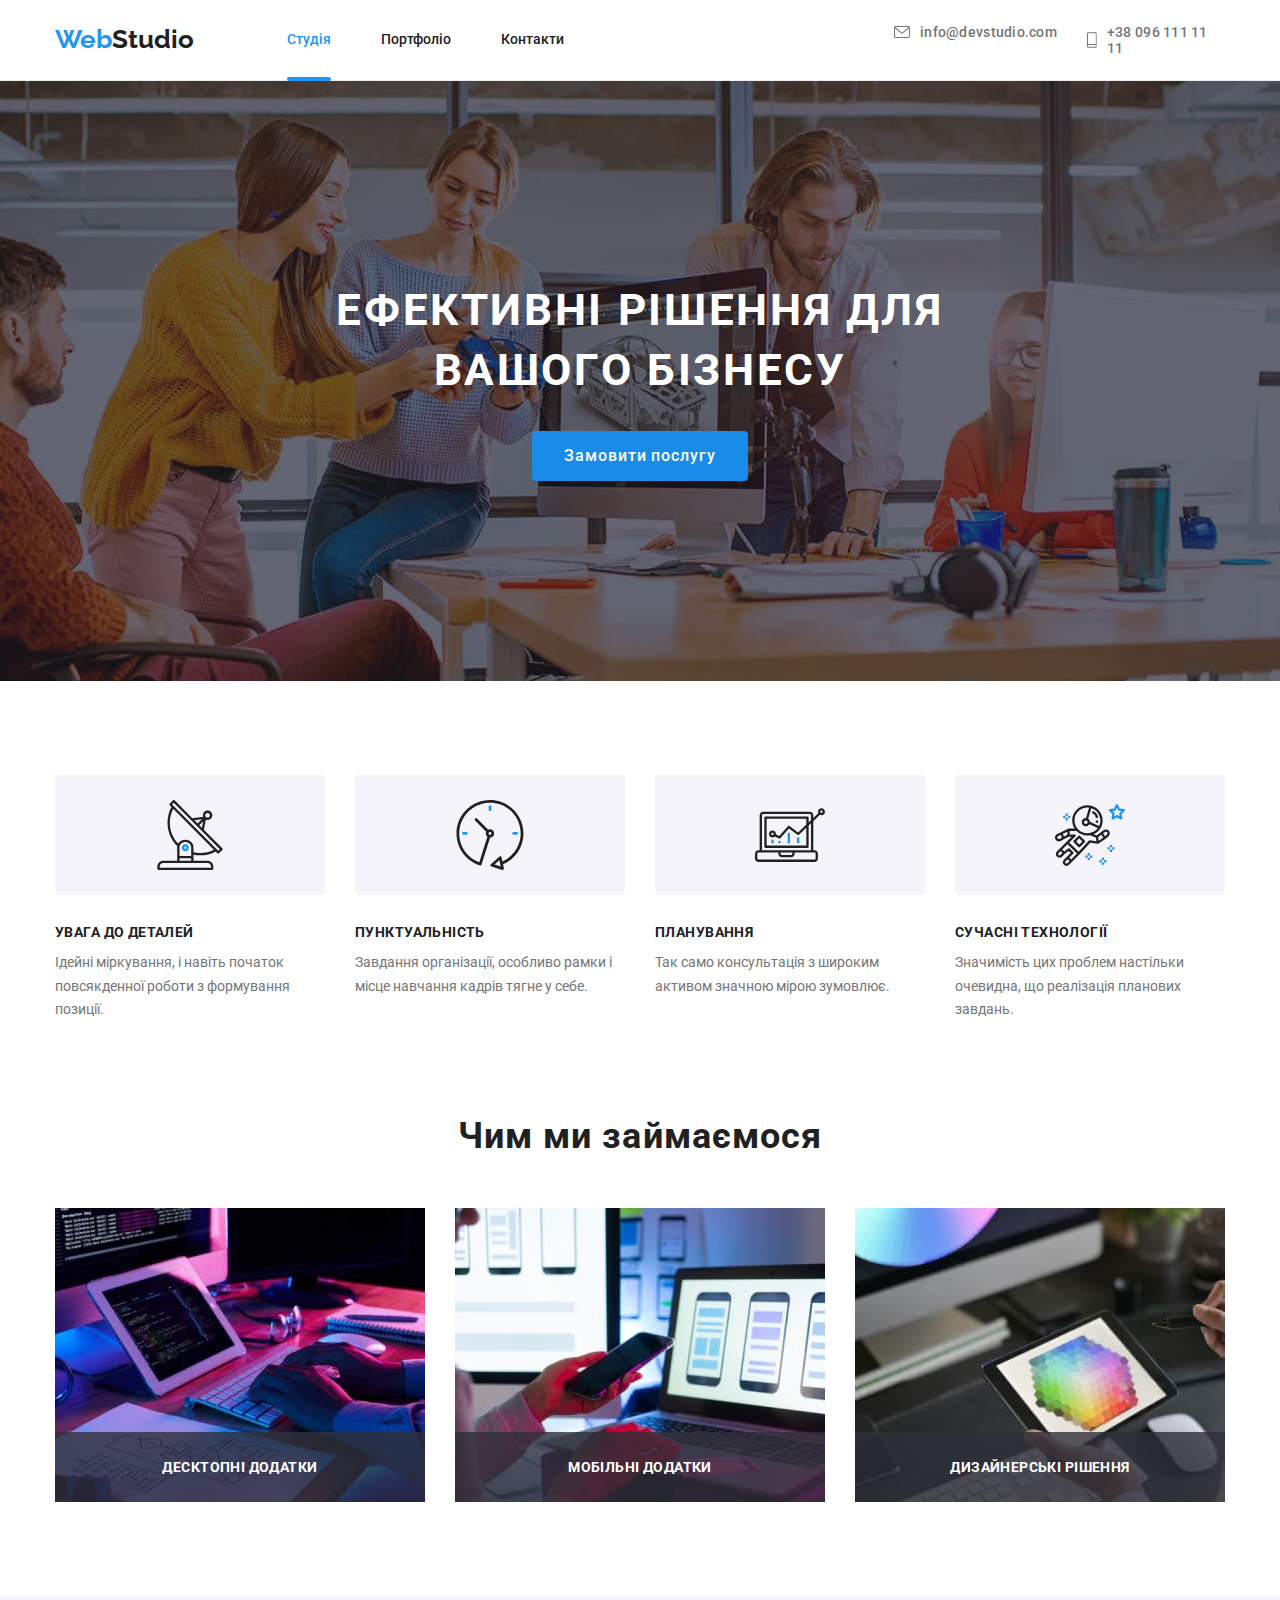
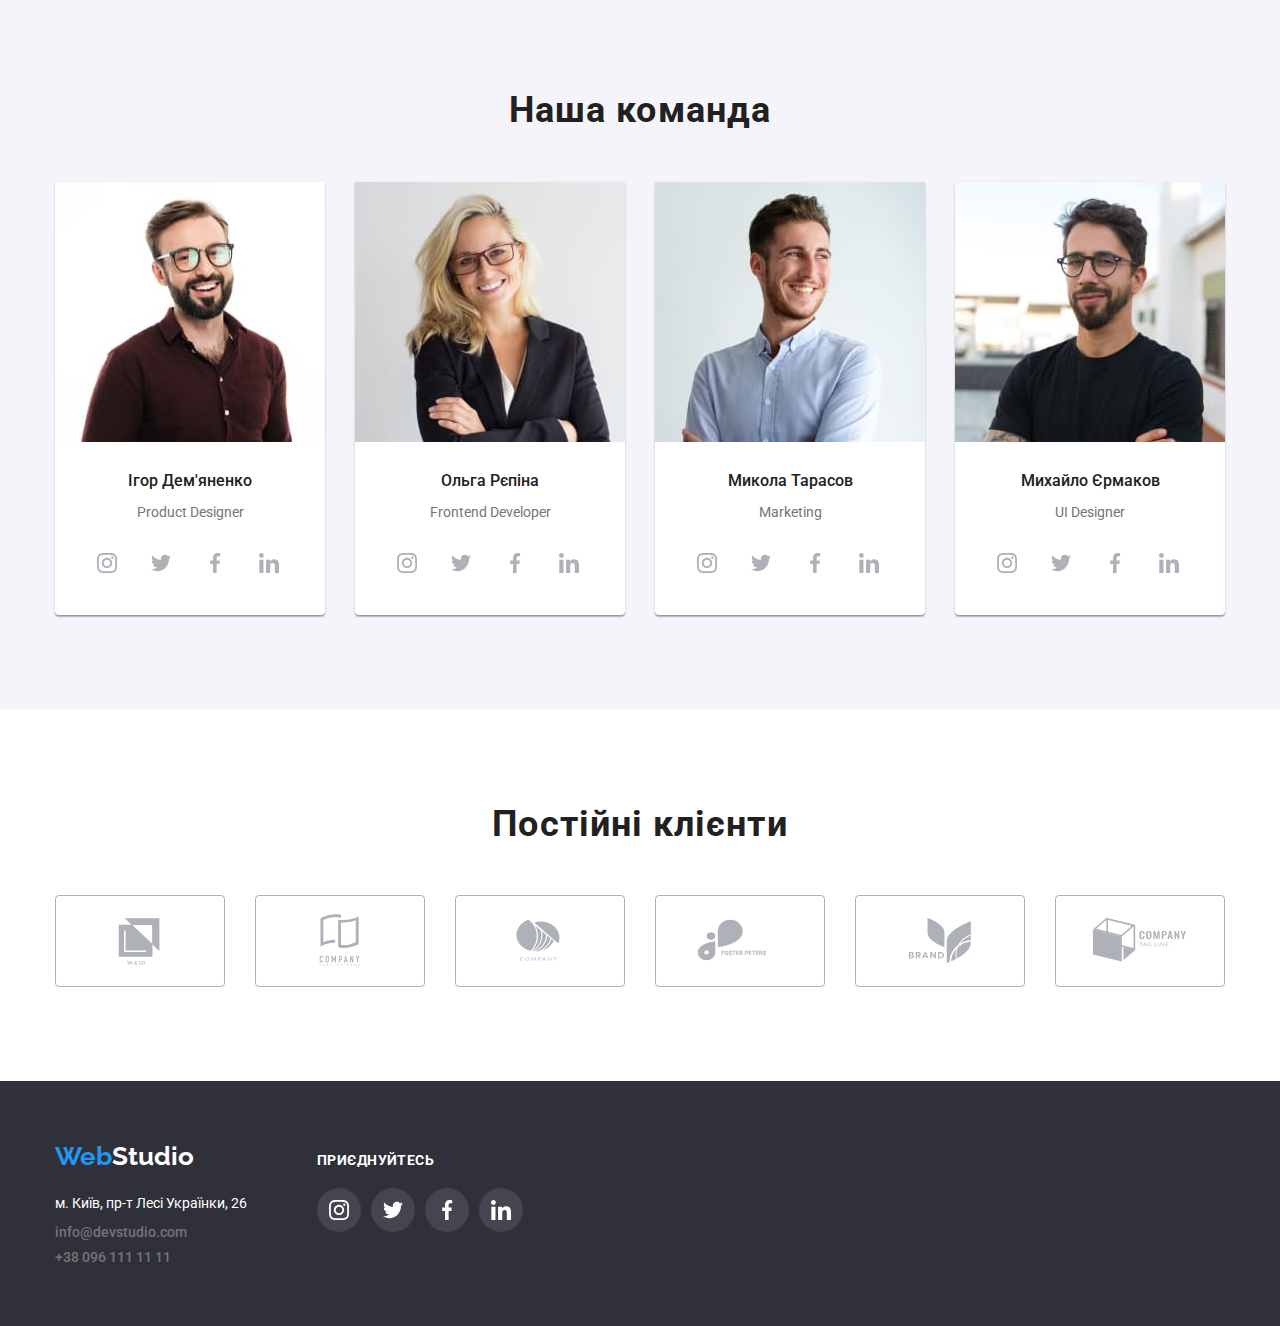
==== index.html @ 516df068 "homework-beta" ====
<!DOCTYPE html>
<html lang="uk">
  <head>
    <meta charset="UTF-8" />
    <meta http-equiv="X-UA-Compatible" content="IE=edge" />
    <meta name="viewport" content="width=device-width, initial-scale=1.0" />
    <link rel="preconnect" href="https://fonts.googleapis.com" />
    <link rel="preconnect" href="https://fonts.gstatic.com" crossorigin />
    <link
      href="https://fonts.googleapis.com/css2?family=Raleway:wght@700&family=Roboto:wght@400;500;700;900&display=swap"
      rel="stylesheet"
    />
    <link
      rel="stylesheet"
      href="https://cdnjs.cloudflare.com/ajax/libs/modern-normalize/1.1.0/modern-normalize.min.css"
    />
    <link rel="stylesheet" href="./css/styles.css" />
    <title>Studia</title>
  </head>
  <body>
    <header class="header">
      <div class="container header-container">
        <nav class="header-list">
          <a class="logo" href="./index.html"
            ><span>Web</span><span>Studio</span>
          </a>
          <ul class="block-style header-nav">
            <li>
              <a class="link nav-link active" href="#">Студія</a>
            </li>
            <li>
              <a class="link nav-link" href="./portfolio.html">Портфоліо</a>
            </li>
            <li>
              <a class="link nav-link" href="#">Контакти</a>
            </li>
          </ul>
        </nav>
        <ul class="contacts block-style">
          <li>
            <a class="contact-link" href="mailto:info@devstudio.com"
              ><svg class="icon-header" width="16" height="12">
                <use href="./images/icons.svg#icon-mail"></use>
              </svg>
              info@devstudio.com
            </a>
          </li>
          <li>
            <a class="contact-link" href="tel:+380961111111"
              ><svg class="icon-header" width="10" height="16">
                <use href="./images/icons.svg#icon-tell"></use>
              </svg>
              +38 096 111 11 11
            </a>
          </li>
        </ul>
      </div>
    </header>
    <main>
      <!-- section1 -->
      <section class="section-hero">
        <div class="container">
          <h1>Ефективні рішення для вашого бізнесу</h1>
          <button class="main-button" type="button" data-modal-open>
            Замовити послугу
          </button>
        </div>
      </section>
      <!-- section2 -->
      <section class="section-advantage">
        <div class="container">
          <h2 class="visually-hidden">Наші переваги</h2>
          <ul class="block-style">
            <li class="advantage-item">
              <div class="advantage-background">
                <svg width="70px" height="70px">
                  <use href="./images/icons.svg#icon-antenna"></use>
                </svg>
              </div>
              <h3>Увага до деталей</h3>
              <p class="text-description">
                Ідейні міркування, і навіть початок повсякденної роботи з
                формування позиції.
              </p>
            </li>
            <li class="advantage-item">
              <div class="advantage-background">
                <svg width="70px" height="70px">
                  <use href="./images/icons.svg#icon-clock"></use>
                </svg>
              </div>
              <h3>Пунктуальність</h3>
              <p class="text-description">
                Завдання організації, особливо рамки і місце навчання кадрів
                тягне у себе.
              </p>
            </li>
            <li class="advantage-item">
              <div class="advantage-background">
                <svg width="70px" height="70px">
                  <use href="./images/icons.svg#icon-diagram"></use>
                </svg>
              </div>
              <h3>Планування</h3>
              <p class="text-description">
                Так само консультація з широким активом значною мірою зумовлює.
              </p>
            </li>
            <li class="advantage-item">
              <div class="advantage-background">
                <svg width="70px" height="70px">
                  <use href="./images/icons.svg#icon-astronaut"></use>
                </svg>
              </div>
              <h3>Сучасні технології</h3>
              <p class="text-description">
                Значимість цих проблем настільки очевидна, що реалізація
                планових завдань.
              </p>
            </li>
          </ul>
        </div>
      </section>
      <!-- section3 -->
      <section class="employment-section">
        <div class="container">
          <h2 class="text-title">Чим ми займаємося</h2>
          <ul class="block-style employment-photo">
            <li>
              <img
                src="./images/section3/box1.jpg"
                alt="Розробник пише код"
                width="370"
              />
              <p class="photo-text">Десктопні додатки</p>
            </li>
            <li>
              <img
                src="./images/section3/box2.jpg"
                alt="Піключає телефон до комп'ютера"
                width="370"
              />
              <p class="photo-text">Мобільні додатки</p>
            </li>
            <li>
              <img
                src="./images/section3/box3.jpg"
                alt="Малює на планшеті"
                width="370"
              />
              <p class="photo-text">Дизайнерські рішення</p>
            </li>
          </ul>
        </div>
      </section>
      <!-- section4 -->
      <section class="section-team section-padding">
        <div class="container">
          <h2 class="text-title">Наша команда</h2>
          <ul class="block-style team-list">
            <li class="team-item">
              <img
                src="./images/section4/product-designer.jpg"
                alt="Фото дизайнера продукту"
                width="270"
              />
              <div class="team-text">
                <h3>Ігор Дем'яненко</h3>
                <p class="text-description">Product Designer</p>
                <ul class="net-list block-style">
                  <li>
                    <a href="" class="net-link">
                      <svg class="net-icon" width="20" height="20">
                        <use href="./images/icons.svg#icon-instagram"></use>
                      </svg>
                    </a>
                  </li>
                  <li>
                    <a href="" class="net-link">
                      <svg class="net-icon" width="20" height="20">
                        <use href="./images/icons.svg#icon-twitter"></use>
                      </svg>
                    </a>
                  </li>
                  <li>
                    <a href="" class="net-link">
                      <svg class="net-icon" width="20" height="20">
                        <use href="./images/icons.svg#icon-facebook"></use>
                      </svg>
                    </a>
                  </li>
                  <li>
                    <a href="" class="net-link">
                      <svg class="net-icon" width="20" height="20">
                        <use href="./images/icons.svg#icon-linkedin"></use>
                      </svg>
                    </a>
                  </li>
                </ul>
              </div>
            </li>
            <li class="team-item">
              <img
                src="./images/section4/fronted-develeper.jpg"
                alt="Фото фронтед розробника"
                width="270"
              />
              <div class="team-text">
                <h3>Ольга Рєпіна</h3>
                <p class="text-description">Frontend Developer</p>
                <ul class="net-list block-style">
                  <li>
                    <a href="" class="net-link">
                      <svg class="net-icon" width="20" height="20">
                        <use href="./images/icons.svg#icon-instagram"></use>
                      </svg>
                    </a>
                  </li>
                  <li>
                    <a href="" class="net-link">
                      <svg class="net-icon" width="20" height="20">
                        <use href="./images/icons.svg#icon-twitter"></use>
                      </svg>
                    </a>
                  </li>
                  <li>
                    <a href="" class="net-link">
                      <svg class="net-icon" width="20" height="20">
                        <use href="./images/icons.svg#icon-facebook"></use>
                      </svg>
                    </a>
                  </li>
                  <li>
                    <a href="" class="net-link">
                      <svg class="net-icon" width="20" height="20">
                        <use href="./images/icons.svg#icon-linkedin"></use>
                      </svg>
                    </a>
                  </li>
                </ul>
              </div>
            </li>
            <li class="team-item">
              <img
                src="./images/section4/marketing.jpg"
                alt="Фото маркетолога"
                width="270"
              />
              <div class="team-text">
                <h3>Микола Тарасов</h3>
                <p class="text-description">Marketing</p>
                <ul class="net-list block-style">
                  <li>
                    <a href="" class="net-link">
                      <svg class="net-icon" width="20" height="20">
                        <use href="./images/icons.svg#icon-instagram"></use>
                      </svg>
                    </a>
                  </li>
                  <li>
                    <a href="" class="net-link">
                      <svg class="net-icon" width="20" height="20">
                        <use href="./images/icons.svg#icon-twitter"></use>
                      </svg>
                    </a>
                  </li>
                  <li>
                    <a href="" class="net-link">
                      <svg class="net-icon" width="20" height="20">
                        <use href="./images/icons.svg#icon-facebook"></use>
                      </svg>
                    </a>
                  </li>
                  <li>
                    <a href="" class="net-link">
                      <svg class="net-icon" width="20" height="20">
                        <use href="./images/icons.svg#icon-linkedin"></use>
                      </svg>
                    </a>
                  </li>
                </ul>
              </div>
            </li>
            <li class="team-item">
              <img
                src="./images/section4/ui-designer.jpg"
                alt="Фото дизайнера"
                width="270"
              />
              <div class="team-text">
                <h3>Михайло Єрмаков</h3>
                <p class="text-description">UI Designer</p>
                <ul class="net-list block-style">
                  <li>
                    <a href="" class="net-link">
                      <svg class="net-icon" width="20" height="20">
                        <use href="./images/icons.svg#icon-instagram"></use>
                      </svg>
                    </a>
                  </li>
                  <li>
                    <a href="" class="net-link">
                      <svg class="net-icon" width="20" height="20">
                        <use href="./images/icons.svg#icon-twitter"></use>
                      </svg>
                    </a>
                  </li>
                  <li>
                    <a href="" class="net-link">
                      <svg class="net-icon" width="20" height="20">
                        <use href="./images/icons.svg#icon-facebook"></use>
                      </svg>
                    </a>
                  </li>
                  <li>
                    <a href="" class="net-link">
                      <svg class="net-icon" width="20" height="20">
                        <use href="./images/icons.svg#icon-linkedin"></use>
                      </svg>
                    </a>
                  </li>
                </ul>
              </div>
            </li>
          </ul>
        </div>
      </section>
      <!-- section5 -->
      <section class="section-client">
        <div class="container">
          <h2 class="clients-title">Постійні клієнти</h2>
          <ul class="clients-list block-style">
            <li>
              <a href="#" class="clients-link">
                <svg class="clients-icon" width="106px" height="60px">
                  <use href="./images/icons.svg#icon-ya-co"></use>
                </svg>
              </a>
            </li>
            <li>
              <a href="#" class="clients-link">
                <svg class="clients-icon" width="106px" height="60px">
                  <use href="./images/icons.svg#icon-tagline-here"></use>
                </svg>
              </a>
            </li>
            <li>
              <a href="#" class="clients-link">
                <svg class="clients-icon" width="106px" height="60px">
                  <use href="./images/icons.svg#icon-company"></use>
                </svg>
              </a>
            </li>
            <li>
              <a href="#" class="clients-link">
                <svg class="clients-icon" width="106px" height="60px">
                  <use href="./images/icons.svg#icon-foster"></use>
                </svg>
              </a>
            </li>
            <li>
              <a href="#" class="clients-link">
                <svg class="clients-icon" width="106px" height="60px">
                  <use href="./images/icons.svg#icon-brand"></use>
                </svg>
              </a>
            </li>
            <li>
              <a href="#" class="clients-link">
                <svg class="clients-icon" width="106px" height="60px">
                  <use href="./images/icons.svg#icon-tag-line"></use>
                </svg>
              </a>
            </li>
          </ul>
        </div>
      </section>
    </main>
    <!-- footer -->
    <footer class="footer">
      <div class="container footer-box">
        <div class="address-box">
          <a class="logo" href="./index.html">
            <span>Web</span><span>Studio</span>
          </a>
          <address class="address">
            <ul class="block-style footer-contacts">
              <li class="footer-link">
                <a
                  class="link address-link-white"
                  href="https://www.google.com.ua/maps/search/%D0%BC.+%D0%9A%D0%B8%D1%97%D0%B2,+%D0%BF%D1%80-%D1%82+%D0%9B%D0%B5%D1%81%D1%96+%D0%A3%D0%BA%D1%80%D0%B0%D1%97%D0%BD%D0%BA%D0%B8,+26/@50.4265807,30.5361971,17z?hl"
                  target="_blank"
                  rel="noopener noreferrer nofollow"
                  >м. Київ, пр-т Лесі Українки, 26</a
                >
              </li>
              <li>
                <a class="contact-link-footer" href="mailto:info@devstudio.com"
                  >info@devstudio.com</a
                >
              </li>
              <li>
                <a class="contact-link-footer" href="tel:+380961111111"
                  >+38 096 111 11 11</a
                >
              </li>
            </ul>
          </address>
        </div>
        <div class="footer-soc-link">
          <p class="soc-title">Приєднуйтесь</p>
          <ul class="block-style footer-icon-list">
            <li>
              <a href="" class="net-link-footer">
                <svg class="net-icon-footer" width="20" height="20">
                  <use href="./images/icons.svg#icon-instagram"></use>
                </svg>
              </a>
            </li>
            <li>
              <a href="" class="net-link-footer">
                <svg class="net-icon-footer" width="20" height="20">
                  <use href="./images/icons.svg#icon-twitter"></use>
                </svg>
              </a>
            </li>
            <li>
              <a href="" class="net-link-footer">
                <svg class="net-icon-footer" width="20" height="20">
                  <use href="./images/icons.svg#icon-facebook"></use>
                </svg>
              </a>
            </li>
            <li>
              <a href="" class="net-link-footer">
                <svg class="net-icon-footer" width="20" height="20">
                  <use href="./images/icons.svg#icon-linkedin"></use>
                </svg>
              </a>
            </li>
          </ul>
        </div>
      </div>
    </footer>
    <div class="backdrop is-hidden" data-modal>
      <div class="modal">
        <button class="modal-close-button" type="button" data-modal-close>
          <svg class="icon-close-button">
            <use href="./images/icons.svg#icon-close-button"></use>
          </svg>
        </button>
        <div class="form-container">
          <h2 class="form-title">Залиште свої дані, ми вам передзвонимо</h2>
          <form name="contact-form">
            <label class="form-label" for="person-name">Ім'я</label>
            <div class="form-control">
              <input
                class="form-input"
                id="person-name"
                name="person-name"
                type="text"
              />
              <svg class="form-icon">
                <use href="./images/icons.svg#icon-user-name"></use>
              </svg>
            </div>
            <label class="form-label" for="person-phone">Телефон</label>
            <div class="form-control">
              <input
                class="form-input"
                id="person-phone"
                name="person-phone"
                type="tel"
              />
              <svg class="form-icon">
                <use href="./images/icons.svg#icon-user-phone"></use>
              </svg>
            </div>
            <label class="form-label" for="person-email">Пошта</label>
            <div class="form-control">
              <input
                class="form-input"
                id="person-email"
                name="person-email"
                type="email"
              />
              <svg class="form-icon">
                <use href="./images/icons.svg#icon-user-email"></use>
              </svg>
            </div>
            <label class="form-label" for="person-comment">Коментар</label>
            <textarea 
            class="form-textarea" 
            id="person-comment" 
            name="person-comment" 
            placeholder="Введіть текст"
            ></textarea>
            <div class="checkbox-container">
              <input
              class="form-checkbox visually-hidden"
              type="checkbox"
              id="terms-checkbox"
              name="terms-checkbox"
              />
              <label for="terms-checkbox" class="terms-checkbox">
                Погоджуюся з розсилкою та приймаю
                <a class="accept-contract-text" href="#">Умови договору</a>
                <svg class="icon-verification">
                  <use href="./images/icons.svg#icon-verification"></use>
                </svg>
              </label>
            </div>
            <div class="button-submit-form">
              <button class="button-submit-info" type="submit">
                Відправити
              </button>
            </div>
          </form>
        </div>
      </div>
    </div>
    <script src="./js/modal.js"></script>
  </body>
</html>
<html></html>
---- css/styles.css ----
*,
*::before,
*::after {
  box-sizing: border-box;
}
:root {
  --black-text: #212121;
  --background-light-black: #2f303a;
  --description-gray: #757575;
  --title-white: #ffffff;
  --blue: #2196f3;
  --button-hover-dark-blue: #338aab;
  --button-light-blue: #188ce8;
  --icon-background-blue: #2196f3;
  --teamsection-light-white: #f5f4fa;
  --border-header: #ececec;
  --border-list: #eeeeee;
  --soc-icon: #afb1b8;
/* -----------------------rgba----------------------------- */
  --net-link-footer-buckground: rgba(255, 255, 255, 0.1);
  --overley-item-color: rgba(33, 150, 243, 0.9);
  --photo-text-color: rgba(47, 48, 58, 0.8);
  --backdrop-backgroung: rgba(0, 0, 0, 0.2);
  --form-border: rgba(47, 48, 58, 0.4);
  --form-textarea-placeholder: rgba(117, 117, 117, 0.5);
}
h1,
h2,
h3,
h4,
h5,
h6,
p,
ul {
  padding: 0;
  margin: 0;
}
img {
  display: block;
  height: auto;
  max-width: 100%;
}

body {
  font-family: "Roboto";
  background-color: var(--title-white);
  color: var(--black-text);
}

/* -----------------------------------Common-------------------------- */
.container {
  width: 1200px;
  padding-left: 15px;
  padding-right: 15px;
  margin: 0 auto;
}

.logo {
  text-decoration: none;
  font-family: "Raleway";
  font-weight: 700;
  font-size: 26px;
  line-height: 1.2;
}
.text-title {
  font-size: 36px;
  line-height: 1.16;
  letter-spacing: 0.03em;
  text-align: center;
  margin-bottom: 50px;
}
.description-title {
  font-size: 18px;
  line-height: 2;
  letter-spacing: 0.06em;
  margin-bottom: 4px;
  color: var(--black-text);
}
p.text-description {
  color: var(--description-gray);
  font-size: 14px;
  line-height: 1.71;
  margin-top: 10px;
}
.visually-hidden {
  position: absolute;
  white-space: nowrap;
  width: 1px;
  height: 1px;
  overflow: hidden;
  border: 0;
  padding: 0;
  clip: rect(0 0 0 0);
  clip-path: inset(50%);
  margin: -1px;
}

a.link {
  text-decoration: none;
  transition-duration: 250ms;
  transition-timing-function: cubic-bezier(0.4, 0, 0.2, 1);
  transition-property: color;
}
a.link:hover, a.link:focus {
  color: var(--blue);
}
a.link.active,
a.link:active {
  color: var(--blue);
  position: relative;
}
a.link.active::after{
  content: '';
  position: absolute;
  display: block;
  bottom: -1px;
  width: 100%;
  height: 4px;
  border-radius: 2px;
  background-color: var(--blue);
}
.nav-link {
  font-weight: 500;
  font-size: 14px;
  line-height: 1.14;
  color: inherit;
  padding: 32px 0;
  display: block;
}
.contact-link {
  font-weight: 500;
  text-decoration: none;
  font-size: 14px;
  line-height: 16px;
  letter-spacing: 0.02em;
  color: var(--description-gray);
  fill: var(--blue);
  display: flex;
  align-items: center;
  justify-content: center;
  gap: 10px;
  transition-property: color;
  transition-duration: 250ms;
  transition-timing-function: cubic-bezier(0.4, 0, 0.2, 1);
}
.contact-link:hover{
  color: var(--blue);
}
.contact-link:hover .icon-header {
  color: var(--blue);
  fill: var(--blue);
}
.icon-header {
  fill: var(--description-gray);
  transition-duration: 250ms;
  transition-timing-function: cubic-bezier(0.4, 0, 0.2, 1);
}
.icon-header:hover{
  fill: var(--blue);
}
.contact-link:focus, .contact-link:focus .icon-header {
  color: var(--blue);
  fill: var(--blue);
}
.icon-header:focus{
  fill: var(--blue);
}

ul.block-style {
  list-style: none;
}
button.main-button {
  background-color: var(--button-light-blue);
  color: var(--title-white);
  border: none;
  border-radius: 4px;
  font-size: 16px;
  text-align: center;
  letter-spacing: 0.06em;
  width: 216px;
  line-height: 3;
  cursor: pointer;
  margin-top: 30px;
  font-weight: 500;
  transition-property: background-color;
  transition-duration: 250ms;
  transition-timing-function: cubic-bezier(0.4, 0, 0.2, 1);
}
button.main-button:hover, button.main-button:focus {
  background-color: var(--button-hover-dark-blue);
}
button.border-button {
  font-weight: 500;
  font-size: 16px;
  line-height: 26px;
  letter-spacing: 0.03em;
  cursor: pointer;
  border: none;
  font-family: inherit;
  background-color: var(--teamsection-light-white);
  padding: 6px 22px;
  border-radius: 4px;
  transition-property: color, background-color;
  transition-duration: 250ms;
  transition-timing-function: cubic-bezier(0.4, 0, 0.2, 1);
}
button.border-button.active {
  background-color: var(--blue);
  color: var(--title-white);
  box-shadow: 0px 3px 1px rgba(0, 0, 0, 0.1);
}
button.border-button:hover {
  background-color: var(--blue);
  color: var(--title-white);
  box-shadow: 0px 3px 1px rgba(0, 0, 0, 0.1);
}
button.border-button:focus {
  background-color: var(--blue);
  color: var(--title-white);
  box-shadow: 0px 3px 1px rgba(0, 0, 0, 0.1);
}
.button-list {
  text-align: center;
  display: flex;
  gap: 8px;
  justify-content: center;
  margin-bottom: 50px;
}
.button-submit-info{
  width: 200px;
  height: 50px;
  box-shadow: 0px 4px 4px rgba(0, 0, 0, 0.15);
  border-radius: 4px;
  background-color: var(--blue);
  /* color: var(--blue) */
  border: none;
  font-weight: 700;
  font-size: 16px;
  line-height: 30px;
  letter-spacing: 0.06em;
  color: var(--title-white);
  }
.button-submit-form{
  padding-top: 30px;
  display: flex;
  justify-content: center;
  align-items: center;
}

/* -----------------------------------icon-------------------------------- */
.net-list {
  margin-top: 16px;
  display: flex;
  gap: 10px;
}

.net-link {
  width: 44px;
  height: 44px;
  display: flex;
  border-radius: 50%;
  align-items: center;
  justify-content: center;
  transition-property: background-color;
  transition-duration: 250ms;
  transition-timing-function: cubic-bezier(0.4, 0, 0.2, 1);
}
.net-link:hover {
  background-color: var(--icon-background-blue);
}
.net-link:hover .net-icon {
  fill: var(--title-white);
}
.net-icon {
  fill: var(--soc-icon);
  transition-property: fill;
  transition-duration: 250ms;
  transition-timing-function: cubic-bezier(0.4, 0, 0.2, 1);
}


.net-link:focus {
  background-color: var(--icon-background-blue);
}
.net-link:focus .net-icon {
  fill: var(--title-white);
}

.link-icon {
  fill: var(--description-gray);
}
.advantage-background {
  width: 270px;
  height: 120px;
  background-color: var(--teamsection-light-white);
  display: flex;
  justify-content: center;
  align-items: center;
  border-radius: 4px;
  margin-bottom: 30px;
}
/* -----------------------------------Header---------------------------- */
.header {
  border-bottom: 1px solid var(--border-header);
}
.header-container {
  display: flex;
  align-items: center;
  gap: 50px;
}

.header-nav {
  display: flex;
  gap: 50px;
  margin-left: 93px;
}
.header-list {
  display: flex;
}
header .logo {
  color: var(--black-text);
  padding: 24px 0;
  display: block;
}
header .logo > span:first-child {
  color: var(--blue);
}

header .contacts {
  display: flex;
  gap: 30px;
  margin-left: 280px;
}
/*------------------------------------ Main ----------------------------*/
main section.section-hero {
  background-color: var(--background-light-black);
  padding: 200px 0;
  text-align: center;
  background-image: linear-gradient(
      rgba(47, 48, 58, 0.4),
      rgba(47, 48, 58, 0.4)),
    url(../images/hero.jpg);
  background-repeat: no-repeat;
  background-size: 1600px;
  background-position: center;
}
.hero-banner {
  width: 1600px;
  height: 600px;
}
main section.section-hero h1 {
  width: 700px;
  margin-left: auto;
  margin-right: auto;
  color: var(--title-white);
  font-size: 44px;
  line-height: 1.36;
  text-transform: uppercase;
  letter-spacing: 0.06em;
  border: none;
}
main section.section-hero ul {
  color: var(--black-text);
}

.section-advantage {
  padding-top: 94px;
  padding-bottom: 94px;
}
main section.section-advantage h3 {
  font-weight: 700;
  font-size: 14px;
  line-height: 1.14;
  letter-spacing: 0.03em;
  text-transform: uppercase;
}
main section.section-advantage ul {
  display: flex;
  gap: 30px;
}
.advantage-item {
  width: 270px;
}

.employment-section {
  padding-bottom: 94px;
}
.employment-photo {
  display: flex;
  gap: 30px;
  position: relative;
}
.photo-text{
  background-color:var(--photo-text-color);
  width: 370px;
  height: 70px;
  position: absolute;
  top: 224px;
  font-weight: 700;
  font-size: 14px;
  line-height: 16px;
  letter-spacing: 0.03em;
  text-transform: uppercase;
  color: var(--title-white);
  display: flex;
  justify-content: center;
  align-items: center;
}

main section.section-team {
  background-color: var(--teamsection-light-white);
  padding-top: 94px;
  padding-bottom: 94px;
}
main section.section-team h3 {
  background-color: var(--title-white);
  font-family: "Roboto";
  font-weight: 500;
  font-size: 16px;
  line-height: 1.18;
}
main section.section-team ul > li {
  background-color: var(--title-white);
  border-radius: 0px 0px 4px 4px;
}
.team-item {
  box-shadow: 0px 1px 3px rgba(0, 0, 0, 0.12), 0px 1px 1px rgba(0, 0, 0, 0.14),
    0px 2px 1px rgba(0, 0, 0, 0.2);
}
.team-list {
  display: flex;
  gap: 30px;
  text-align: center;
}
.team-text {
  padding: 30px;
}

.section-client{
  padding-top: 94px;
  padding-bottom: 94px;
}
.clients-title {
  font-weight: 700;
  font-size: 36px;
  line-height: 42px;
  text-align: center;
  letter-spacing: 0.03em;
  margin-bottom: 50px;
}

.clients-list {
  display: flex;
  gap: 30px;
}
.clients-link {
  width: 170px;
  height: 92px;
  border: 1px solid var(--soc-icon);
  border-radius: 4px;
  display: flex;
  justify-content: center;
  align-items: center;
  transition-property: border;
  transition-duration: 250ms;
  transition-timing-function: cubic-bezier(0.4, 0, 0.2, 1);
}
.clients-link:hover {
  border: 1px solid var(--icon-background-blue);
}
.clients-link:hover .clients-icon {
  fill: var(--icon-background-blue);
}
.clients-icon {
  fill: var(--soc-icon);
  transition-property: fill;
  transition-duration: 250ms;
  transition-timing-function: cubic-bezier(0.4, 0, 0.2, 1);
}
.clients-icon:hover {
  fill: var(--icon-background-blue);
}

.clients-link:focus {
  border: 1px solid var(--icon-background-blue);
}
.clients-link:focus .clients-icon {
  fill: var(--icon-background-blue);
}
.clients-icon:focus {
  fill: var(--icon-background-blue);
}

/* -------------------------------portfolio-------------------------- */

.section-portfolio-button {
  padding-top: 94px;
  padding-bottom: 94px;
}
.proposition-list {
  display: flex;
  flex-wrap: wrap;
  justify-content: space-between;
  gap: 30px;
  padding-bottom: 96px;
}
.portfolio-text-container {
  padding: 20px 24px 20px 24px;
  border: 1px solid var(--border-list);
  border-top: none;
}
.portfolio-description {
  font-size: 16px;
  color: var(--description-gray);
  line-height: 1.87;
}
.card-item{
  position: relative;
}

.photo-portfolio{
  text-decoration: none;
  display: block;
  transition-property: box-shadow;
  transition-duration: 250ms;
  transition-timing-function: cubic-bezier(0.4, 0, 0.2, 1);
}
.overlay-container{
  position: relative;
}
.photo-portfolio:hover, .photo-portfolio:focus{
  box-shadow: 0px 1px 1px rgba(0, 0, 0, 0.12), 0px 4px 4px rgba(0, 0, 0, 0.06),
    1px 4px 6px rgba(0, 0, 0, 0.16);
}
.photo-portfolio:hover .overlay-item, .photo-portfolio:focus .overlay-item {
  transform: translateY(0%);
  opacity: 1;
}
.overlay{
  width: 100%;
  height: 100%;
  top: 0;
  left: 0;
  position: absolute;
  overflow: hidden;
}
.overlay-item{
  padding: 63px 24px;
  background-color: var(--overley-item-color);
  transform: translateY(100%);
  transition: transform 250ms, opacity 250ms cubic-bezier(0.4, 0, 0.2, 1);
  opacity: 0;
}

.card-lebel{
  font-weight: 400;
  font-size: 18px;
  line-height: 1.56;
  letter-spacing: inherit;
  color: var(--title-white);
}

/* ------------------------------------footer-------------------------- */
footer.footer {
  background-color: var(--background-light-black);
  padding-bottom: 60px;
  padding-top: 60px;
}
.footer-box {
  display: flex;
  align-items: baseline;
}
footer .logo {
  color: var(--title-white);
}
footer .logo > span:first-child {
  color: var(--blue);
}
footer address.address {
  display: block;
  color: var(--description-gray);
  font-size: 14px;
  line-height: 1.71;
  margin-top: 20px;
}
.address-box {
  margin-right: 70px;
}
footer address.address .address-link-white {
  color: var(--title-white);
  font-style: normal;
}
.address-link{
  font-style: normal;
  color: var(--description-gray);
}
.contact-link-footer{
  text-decoration: none;
  color: var(--description-gray);
  font-weight: 500;
  font-size: 14px;
  line-height: 1.14;
  display: block;
  font-style: normal;
  transition-property: color;
  transition-duration: 250ms;
  transition-timing-function: cubic-bezier(0.4, 0, 0.2, 1);
}
.contact-link-footer:hover, .contact-link-footer:focus{
  color: var(--blue);
}

.footer-contacts {
  display: flex;
  flex-direction: column;
  gap: 9px;
}
.soc-title {
  font-weight: 700;
  font-size: 14px;
  line-height: 16px;
  letter-spacing: 0.03em;
  color: var(--title-white);
  margin-bottom: 20px;
  text-transform: uppercase;
}
.footer-soc-link {
  height: 80px;
  gap: 10px;
}
.net-link-footer {
  width: 44px;
  height: 44px;
  display: flex;
  border-radius: 50%;
  align-items: center;
  justify-content: center;
  background-color: var(--net-link-footer-buckground);
  transition-property: background-color;
  transition-duration: 250ms;
  transition-timing-function: cubic-bezier(0.4, 0, 0.2, 1);
}

.net-link-footer:hover, .net-link-footer:focus{
  background-color: var(--icon-background-blue);
}

.net-icon-footer {
  fill: var(--title-white);
}
.footer-icon-list {
  display: flex;
  gap: 10px;
}


/* ---------------------------backdrop-modal---------------------- */
.is-hidden{
  opacity: 0;
  visibility: hidden;
  pointer-events: none;
}
.backdrop{
  background-color: var(--backdrop-backgroung);
  width: 100%;
  height: 100%;
  position: fixed;
  top: 0;
  left: 0;
  z-index: 1;
  transition: opacity 250ms cubic-bezier(0.5, 0, 0.5, 1), visibility 250ms cubic-bezier(0.5, 0, 0.5, 1);
}
.modal{
  position: absolute;
  top: 50%;
  left: 50%;
  transform: translate(-50%, -50%);
  width: 528px;
  height: 581px;
  background-color: var(--title-white);
  box-shadow: 0px 1px 3px rgba(0, 0, 0, 0.12), 0px 1px 1px rgba(0, 0, 0, 0.14), 0px 2px 1px rgba(0, 0, 0, 0.2);
  border-radius: 4px;

}
.modal-close-button{
  position: absolute;
  right: 0;
  margin-top: 6px;
  margin-right: 8px;
  width: 30px;
  background-color: var(--title-white);
  height: 30px;
  border-radius: 50%;
  border: 1px solid rgba(0, 0, 0, 0.1);
  cursor: pointer;
  transition-property: fill;
  transition-duration: 250ms;
  transition-timing-function: cubic-bezier(0.4, 0, 0.2, 1);

}
.icon-close-button{
  width: 11px;
  height: 11px;
}
.modal-close-button:hover, .modal-close-button:focus{
  fill: var(--blue);

}
.disable-scroll{
  overflow: hidden;
}

/* ----------------------FORM------------------------ */

.form-container{
 padding: 36px 40px 20px 40px; 
}
.form-title{
  display: flex;
  justify-content: center;
  font-weight: 700;
  font-size: 20px;
  line-height: 23px;
  letter-spacing: 0.03em;
}
.form-label{
display: block;
font-weight: 400;
font-size: 12px;
line-height: 14px;
letter-spacing: 0.01em;
margin-top: 12px;
}
.form-control{
  position: relative;
}
.form-input{
  margin-top: 4px;
  padding-left: 42px;
  padding-right: 12px;
  width: 100%;
  height: 40px;
  border: 1px solid var(--form-border);
  border-radius: 4px; 
  outline: none;
}
.form-icon{
  width: 12px;
  height: 12px;
  position: absolute;
  left: 15px;
  top: 50%;
  transform: translateY(-50%);
}
.form-textarea{
  width: 100%;
  height: 120px;
  padding: 12px 16px;
  border: 1px solid var(--form-border);
  border-radius: 4px;
  outline: none;
  font-weight: 400;
  font-size: 12px;
  line-height: 14px;
  letter-spacing: 0.01em;
  resize: none;
}
.form-textarea::placeholder{
  color: var(--form-textarea-placeholder);
}
.checkbox-container{
  position: relative;
  margin-top: 20px;
}
.form-checkbox{
appearance: none;
}
.terms-checkbox{
  position: relative;
  font-weight: 400;
font-size: 14px;
line-height: 24px;
letter-spacing: 0.03em;
color: var(--description-gray);
padding-left: 33px;
}
.terms-checkbox::before{
position: absolute;
content: '';
top: 50%;
transform: translateY(-50%);
left: 13px;
width: 16px;
height: 15px;
border: 2px solid var(--black-text);
border-radius: 2px;

}
.terms-checkbox::after{
  position: absolute;
  content: '';
  top: 50%;
  transform: translateY(-50%);
  left: 13px;
  width: 16px;
  height: 15px;
  background-color: var(--blue);
  border-radius: 2px;
  opacity: 0;
  }
  .form-checkbox:checked + .terms-checkbox::after{
    opacity: 1;
  }
  .icon-verification{
    width: 11px;
    height: 8px;
    position: absolute;
    left: 15px;
    top: 50%;
    transform: translateY(-50%);
    fill: var(--title-white);
    z-index: 1;
  }

.accept-contract-text{
  color: var(--blue);
}
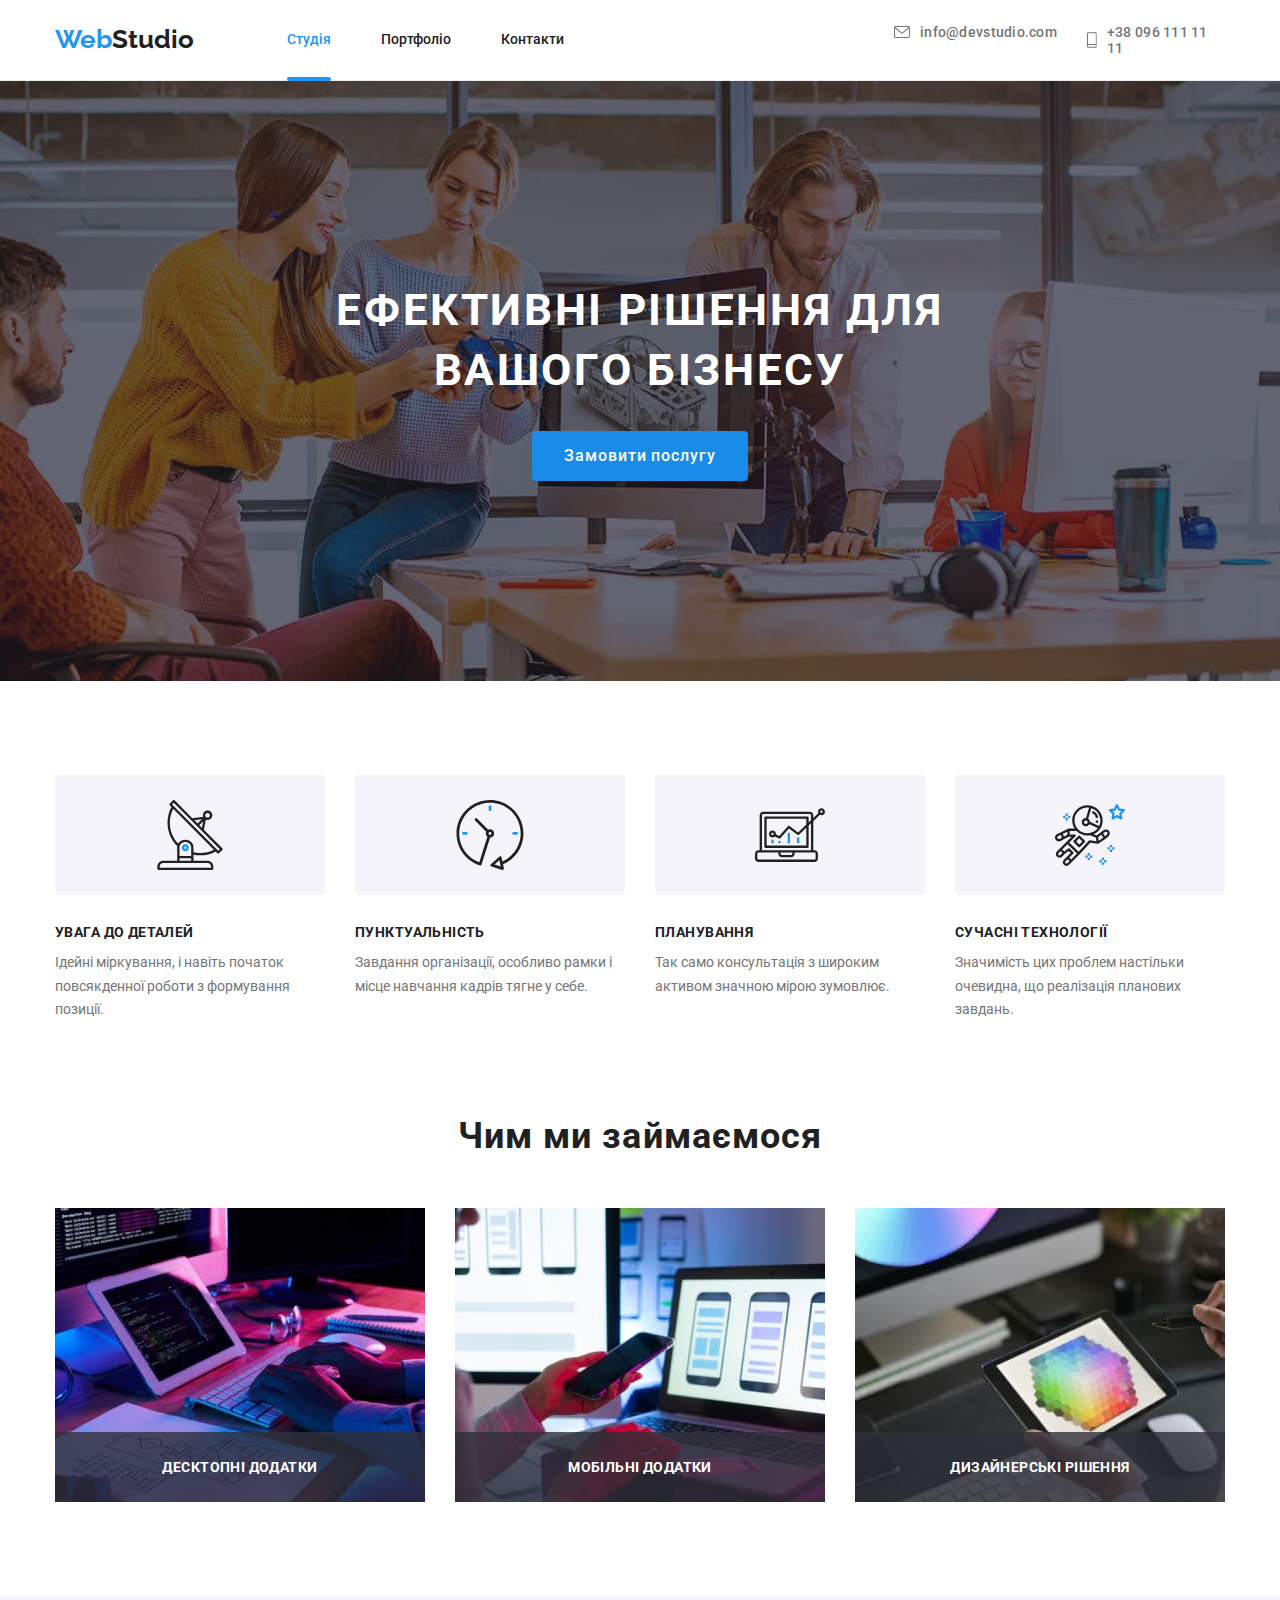
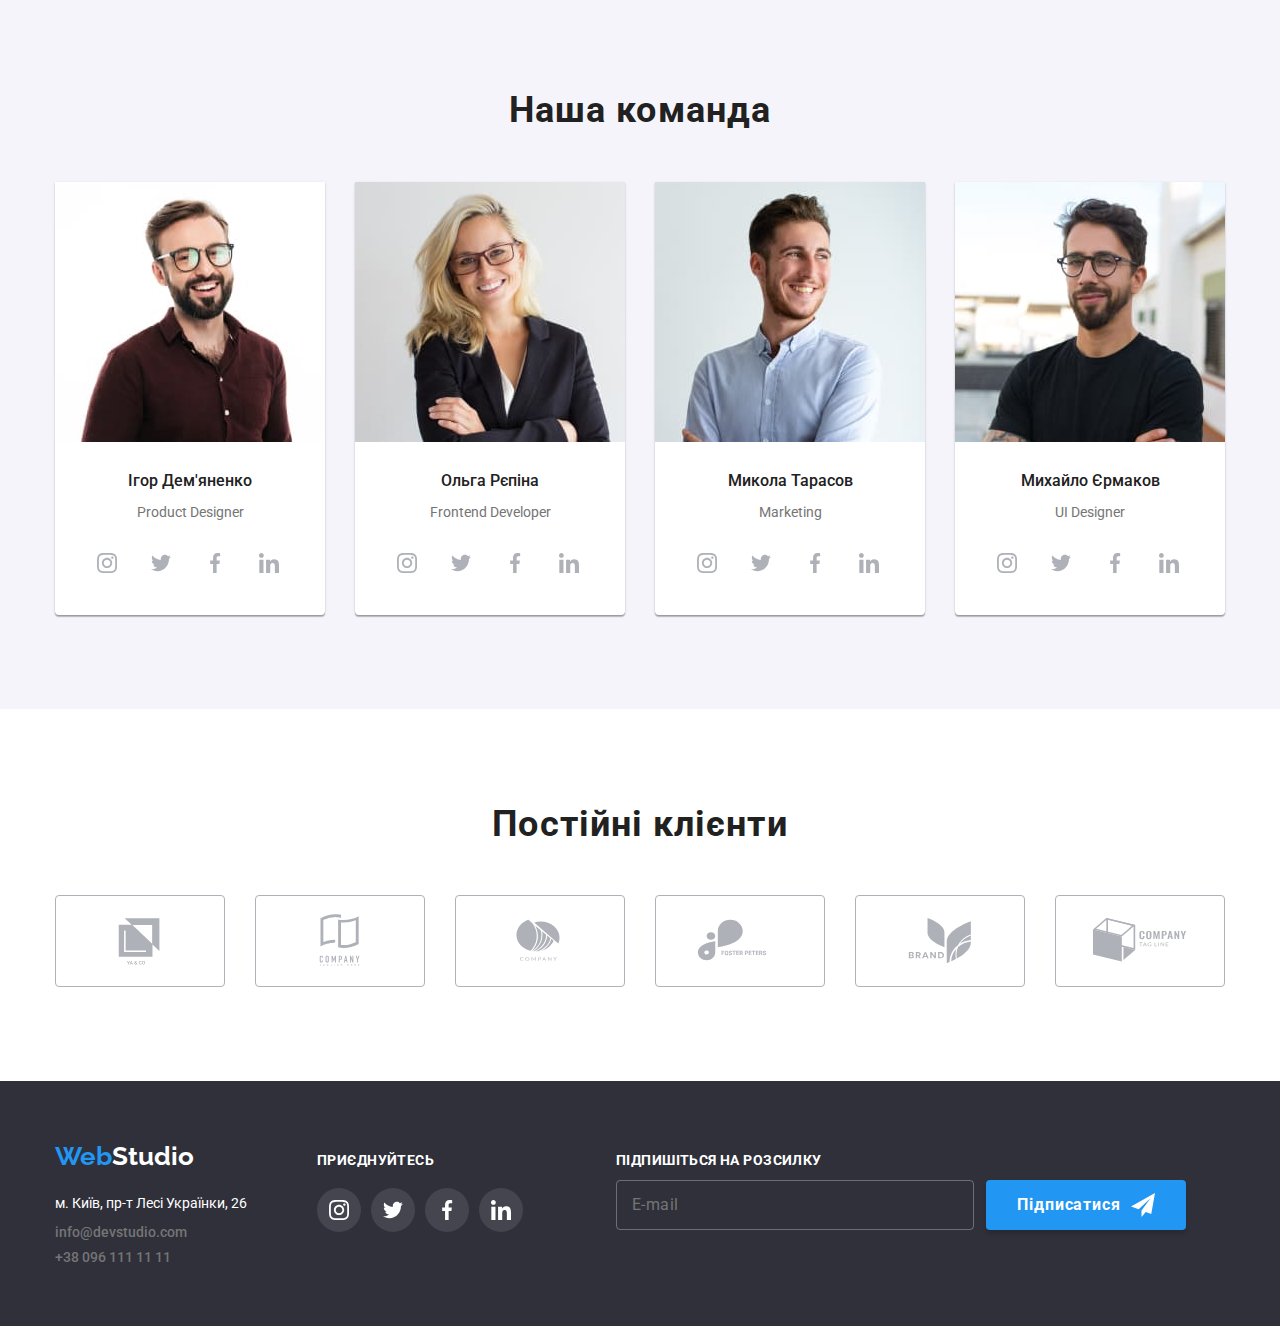
==== commit e38292b1: "HomeWork Relise" ====
--- a/index.html
+++ b/index.html
@@ -440,83 +440,99 @@
             </li>
           </ul>
         </div>
+
+        <form class="footer-form-control" name="telegram-link">
+          <p class="footer-telegram-text">Підпишіться на розсилку</p>
+          <div class="link-telegram-control">
+            <input
+              class="footer-email-input"
+              type="text"
+              placeholder="E-mail"
+              name="user-email-soc-link"
+            />
+            <button class="button-telegram-link" type="submit">
+              Підписатися
+              <svg>
+                <use href="./images/icons.svg#icon-telegram"></use>
+              </svg>
+            </button>
+          </div>
+        </form>
       </div>
     </footer>
     <div class="backdrop is-hidden" data-modal>
       <div class="modal">
-        <button class="modal-close-button" type="button" data-modal-close>
-          <svg class="icon-close-button">
-            <use href="./images/icons.svg#icon-close-button"></use>
-          </svg>
-        </button>
-        <div class="form-container">
-          <h2 class="form-title">Залиште свої дані, ми вам передзвонимо</h2>
-          <form name="contact-form">
-            <label class="form-label" for="person-name">Ім'я</label>
+        <form name="contact-form">
+          <div class="modal-header">
+            <button class="modal-close-button" type="button" data-modal-close>
+              <svg class="icon-close-button">
+                <use href="./images/icons.svg#icon-close-button"></use>
+              </svg>
+            </button>
+            <h2 class="form-title">Залиште свої дані, ми вам передзвонимо</h2>
+          </div>
+          <div class="modal-main">
             <div class="form-control">
-              <input
-                class="form-input"
-                id="person-name"
-                name="person-name"
-                type="text"
-              />
-              <svg class="form-icon">
-                <use href="./images/icons.svg#icon-user-name"></use>
-              </svg>
+              <label for="person-name">Ім'я</label>
+              <div class="input-control">
+                <input id="person-name" name="person-name" type="text" />
+                <div class="prefix-icon">
+                  <svg>
+                    <use href="./images/icons.svg#icon-user-name"></use>
+                  </svg>
+                </div>
+              </div>
             </div>
-            <label class="form-label" for="person-phone">Телефон</label>
             <div class="form-control">
-              <input
-                class="form-input"
-                id="person-phone"
-                name="person-phone"
-                type="tel"
-              />
-              <svg class="form-icon">
-                <use href="./images/icons.svg#icon-user-phone"></use>
-              </svg>
+              <label for="person-phone">Телефон</label>
+              <div class="input-control">
+                <input id="person-phone" name="person-phone" type="tel" />
+                <div class="prefix-icon">
+                  <svg>
+                    <use href="./images/icons.svg#icon-user-phone"></use>
+                  </svg>
+                </div>
+              </div>
             </div>
-            <label class="form-label" for="person-email">Пошта</label>
             <div class="form-control">
-              <input
-                class="form-input"
-                id="person-email"
-                name="person-email"
-                type="email"
-              />
-              <svg class="form-icon">
-                <use href="./images/icons.svg#icon-user-email"></use>
-              </svg>
+              <label for="person-email">Пошта</label>
+              <div class="input-control">
+                <input id="person-email" name="person-email" type="email" />
+                <div class="prefix-icon">
+                  <svg>
+                    <use href="./images/icons.svg#icon-user-email"></use>
+                  </svg>
+                </div>
+              </div>
             </div>
-            <label class="form-label" for="person-comment">Коментар</label>
-            <textarea 
-            class="form-textarea" 
-            id="person-comment" 
-            name="person-comment" 
-            placeholder="Введіть текст"
-            ></textarea>
+            <div class="form-control">
+              <label for="person-comment">Коментар</label>
+                <textarea
+                id="person-comment"
+                name="person-comment"
+                placeholder="Введіть текст"
+              ></textarea>
+            </div>
             <div class="checkbox-container">
               <input
-              class="form-checkbox visually-hidden"
-              type="checkbox"
-              id="terms-checkbox"
-              name="terms-checkbox"
+                class="form-checkbox visually-hidden"
+                type="checkbox"
+                id="terms-checkbox"
+                name="terms-checkbox"
               />
               <label for="terms-checkbox" class="terms-checkbox">
                 Погоджуюся з розсилкою та приймаю
-                <a class="accept-contract-text" href="#">Умови договору</a>
-                <svg class="icon-verification">
-                  <use href="./images/icons.svg#icon-verification"></use>
-                </svg>
+                <a href="#">Умови договору</a>
+                  <svg>
+                    <use href="./images/icons.svg#icon-verification"></use>
+                  </svg>
               </label>
             </div>
-            <div class="button-submit-form">
-              <button class="button-submit-info" type="submit">
-                Відправити
-              </button>
-            </div>
-          </form>
-        </div>
+          </div>
+          <div class="modal-footer">
+            <button class="button-submit-info" type="submit">Відправити</button>
+          </div>
+        </form>
       </div>
     </div>
     <script src="./js/modal.js"></script>
--- a/css/styles.css
+++ b/css/styles.css
@@ -16,13 +16,15 @@
   --border-header: #ececec;
   --border-list: #eeeeee;
   --soc-icon: #afb1b8;
-/* -----------------------rgba----------------------------- */
+  /* -----------------------rgba----------------------------- */
   --net-link-footer-buckground: rgba(255, 255, 255, 0.1);
   --overley-item-color: rgba(33, 150, 243, 0.9);
   --photo-text-color: rgba(47, 48, 58, 0.8);
   --backdrop-backgroung: rgba(0, 0, 0, 0.2);
   --form-border: rgba(47, 48, 58, 0.4);
   --form-textarea-placeholder: rgba(117, 117, 117, 0.5);
+  --footer-link-text: rgba(255, 255, 255, 0.6);
+  --footer-border-input: rgba(255, 255, 255, 0.3);
 }
 h1,
 h2,
@@ -101,7 +103,8 @@
   transition-timing-function: cubic-bezier(0.4, 0, 0.2, 1);
   transition-property: color;
 }
-a.link:hover, a.link:focus {
+a.link:hover,
+a.link:focus {
   color: var(--blue);
 }
 a.link.active,
@@ -109,8 +112,8 @@
   color: var(--blue);
   position: relative;
 }
-a.link.active::after{
-  content: '';
+a.link.active::after {
+  content: "";
   position: absolute;
   display: block;
   bottom: -1px;
@@ -143,7 +146,7 @@
   transition-duration: 250ms;
   transition-timing-function: cubic-bezier(0.4, 0, 0.2, 1);
 }
-.contact-link:hover{
+.contact-link:hover {
   color: var(--blue);
 }
 .contact-link:hover .icon-header {
@@ -155,14 +158,15 @@
   transition-duration: 250ms;
   transition-timing-function: cubic-bezier(0.4, 0, 0.2, 1);
 }
-.icon-header:hover{
+.icon-header:hover {
   fill: var(--blue);
 }
-.contact-link:focus, .contact-link:focus .icon-header {
+.contact-link:focus,
+.contact-link:focus .icon-header {
   color: var(--blue);
   fill: var(--blue);
 }
-.icon-header:focus{
+.icon-header:focus {
   fill: var(--blue);
 }
 
@@ -186,7 +190,8 @@
   transition-duration: 250ms;
   transition-timing-function: cubic-bezier(0.4, 0, 0.2, 1);
 }
-button.main-button:hover, button.main-button:focus {
+button.main-button:hover,
+button.main-button:focus {
   background-color: var(--button-hover-dark-blue);
 }
 button.border-button {
@@ -226,27 +231,27 @@
   justify-content: center;
   margin-bottom: 50px;
 }
-.button-submit-info{
+.button-submit-info {
   width: 200px;
   height: 50px;
   box-shadow: 0px 4px 4px rgba(0, 0, 0, 0.15);
   border-radius: 4px;
   background-color: var(--blue);
-  /* color: var(--blue) */
   border: none;
+  cursor: pointer;
   font-weight: 700;
   font-size: 16px;
   line-height: 30px;
   letter-spacing: 0.06em;
   color: var(--title-white);
-  }
-.button-submit-form{
-  padding-top: 30px;
-  display: flex;
-  justify-content: center;
-  align-items: center;
-}
-
+  transition-property: background-color;
+  transition-duration: 250ms;
+  transition-timing-function: cubic-bezier(0.4, 0, 0.2, 1);
+}
+.button-submit-info:hover,
+.button-submit-info:focus {
+  background-color: var(--button-light-blue);
+}
 /* -----------------------------------icon-------------------------------- */
 .net-list {
   margin-top: 16px;
@@ -277,7 +282,6 @@
   transition-duration: 250ms;
   transition-timing-function: cubic-bezier(0.4, 0, 0.2, 1);
 }
-
 
 .net-link:focus {
   background-color: var(--icon-background-blue);
@@ -338,7 +342,8 @@
   text-align: center;
   background-image: linear-gradient(
       rgba(47, 48, 58, 0.4),
-      rgba(47, 48, 58, 0.4)),
+      rgba(47, 48, 58, 0.4)
+    ),
     url(../images/hero.jpg);
   background-repeat: no-repeat;
   background-size: 1600px;
@@ -390,8 +395,8 @@
   gap: 30px;
   position: relative;
 }
-.photo-text{
-  background-color:var(--photo-text-color);
+.photo-text {
+  background-color: var(--photo-text-color);
   width: 370px;
   height: 70px;
   position: absolute;
@@ -436,7 +441,7 @@
   padding: 30px;
 }
 
-.section-client{
+.section-client {
   padding-top: 94px;
   padding-bottom: 94px;
 }
@@ -514,29 +519,31 @@
   color: var(--description-gray);
   line-height: 1.87;
 }
-.card-item{
+.card-item {
   position: relative;
 }
 
-.photo-portfolio{
+.photo-portfolio {
   text-decoration: none;
   display: block;
   transition-property: box-shadow;
   transition-duration: 250ms;
   transition-timing-function: cubic-bezier(0.4, 0, 0.2, 1);
 }
-.overlay-container{
+.overlay-container {
   position: relative;
 }
-.photo-portfolio:hover, .photo-portfolio:focus{
+.photo-portfolio:hover,
+.photo-portfolio:focus {
   box-shadow: 0px 1px 1px rgba(0, 0, 0, 0.12), 0px 4px 4px rgba(0, 0, 0, 0.06),
     1px 4px 6px rgba(0, 0, 0, 0.16);
 }
-.photo-portfolio:hover .overlay-item, .photo-portfolio:focus .overlay-item {
+.photo-portfolio:hover .overlay-item,
+.photo-portfolio:focus .overlay-item {
   transform: translateY(0%);
   opacity: 1;
 }
-.overlay{
+.overlay {
   width: 100%;
   height: 100%;
   top: 0;
@@ -544,7 +551,7 @@
   position: absolute;
   overflow: hidden;
 }
-.overlay-item{
+.overlay-item {
   padding: 63px 24px;
   background-color: var(--overley-item-color);
   transform: translateY(100%);
@@ -552,7 +559,7 @@
   opacity: 0;
 }
 
-.card-lebel{
+.card-lebel {
   font-weight: 400;
   font-size: 18px;
   line-height: 1.56;
@@ -590,11 +597,11 @@
   color: var(--title-white);
   font-style: normal;
 }
-.address-link{
+.address-link {
   font-style: normal;
   color: var(--description-gray);
 }
-.contact-link-footer{
+.contact-link-footer {
   text-decoration: none;
   color: var(--description-gray);
   font-weight: 500;
@@ -606,7 +613,8 @@
   transition-duration: 250ms;
   transition-timing-function: cubic-bezier(0.4, 0, 0.2, 1);
 }
-.contact-link-footer:hover, .contact-link-footer:focus{
+.contact-link-footer:hover,
+.contact-link-footer:focus {
   color: var(--blue);
 }
 
@@ -641,7 +649,8 @@
   transition-timing-function: cubic-bezier(0.4, 0, 0.2, 1);
 }
 
-.net-link-footer:hover, .net-link-footer:focus{
+.net-link-footer:hover,
+.net-link-footer:focus {
   background-color: var(--icon-background-blue);
 }
 
@@ -653,14 +662,85 @@
   gap: 10px;
 }
 
+.footer-form-control {
+  margin-left: 93px;
+}
+
+.link-telegram-control {
+  display: flex;
+  gap: 12px;
+}
+
+.button-telegram-link {
+  width: 200px;
+  display: flex;
+  justify-content: center;
+  gap: 10px;
+  height: 50px;
+  align-items: center;
+  font-weight: 700;
+  font-size: 16px;
+  line-height: 30px;
+  letter-spacing: 0.06em;
+  border: none;
+  box-shadow: 0px 4px 4px rgb(0 0 0 / 15%);
+  border-radius: 4px;
+  background-color: var(--blue);
+  color: var(--title-white);
+  transition-property: background-color;
+  transition-duration: 250ms;
+  transition-timing-function: cubic-bezier(0.4, 0, 0.2, 1);
+  cursor: pointer;
+}
+.button-telegram-link:hover {
+  background-color: var(--button-light-blue);
+}
+.button-telegram-link > svg {
+  width: 24px;
+  height: 24px;
+  fill: var(--title-white);
+}
+.footer-telegram-text {
+  font-weight: 700;
+  font-size: 14px;
+  line-height: 16px;
+  letter-spacing: 0.03em;
+  text-transform: uppercase;
+  color: var(--title-white);
+  margin-bottom: 12px;
+}
+
+.footer-email-input {
+  width: 358px;
+  height: 50px;
+  border: 1px solid var(--footer-border-input);
+  outline: var(--blue);
+  border-radius: 4px;
+  background: none;
+  padding: 15px;
+  font-weight: 400;
+  font-size: 16px;
+  line-height: 20px;
+  letter-spacing: 0.03em;
+  color: var(--footer-link-text);
+  transition-property: border;
+  transition-duration: 250ms;
+  transition-timing-function: cubic-bezier(0.4, 0, 0.2, 1);
+}
+.footer-email-input:hover {
+  border: 1px solid var(--blue);
+}
+.footer-email-input:focus {
+  border: 1px solid var(--blue);
+}
 
 /* ---------------------------backdrop-modal---------------------- */
-.is-hidden{
+.is-hidden {
   opacity: 0;
   visibility: hidden;
   pointer-events: none;
 }
-.backdrop{
+.backdrop {
   background-color: var(--backdrop-backgroung);
   width: 100%;
   height: 100%;
@@ -668,23 +748,25 @@
   top: 0;
   left: 0;
   z-index: 1;
-  transition: opacity 250ms cubic-bezier(0.5, 0, 0.5, 1), visibility 250ms cubic-bezier(0.5, 0, 0.5, 1);
-}
-.modal{
+  transition: opacity 250ms cubic-bezier(0.5, 0, 0.5, 1),
+    visibility 250ms cubic-bezier(0.5, 0, 0.5, 1);
+}
+.modal {
   position: absolute;
   top: 50%;
   left: 50%;
   transform: translate(-50%, -50%);
   width: 528px;
-  height: 581px;
   background-color: var(--title-white);
-  box-shadow: 0px 1px 3px rgba(0, 0, 0, 0.12), 0px 1px 1px rgba(0, 0, 0, 0.14), 0px 2px 1px rgba(0, 0, 0, 0.2);
+  box-shadow: 0px 1px 3px rgba(0, 0, 0, 0.12), 0px 1px 1px rgba(0, 0, 0, 0.14),
+    0px 2px 1px rgba(0, 0, 0, 0.2);
   border-radius: 4px;
-
-}
-.modal-close-button{
+}
+.modal-close-button {
   position: absolute;
+  display: flex;
   right: 0;
+  top: 0;
   margin-top: 6px;
   margin-right: 8px;
   width: 30px;
@@ -696,63 +778,103 @@
   transition-property: fill;
   transition-duration: 250ms;
   transition-timing-function: cubic-bezier(0.4, 0, 0.2, 1);
-
-}
-.icon-close-button{
+}
+.icon-close-button {
   width: 11px;
   height: 11px;
-}
-.modal-close-button:hover, .modal-close-button:focus{
+  margin: auto;
+}
+.modal-close-button:hover,
+.modal-close-button:focus {
   fill: var(--blue);
-
-}
-.disable-scroll{
+}
+.disable-scroll {
   overflow: hidden;
 }
 
 /* ----------------------FORM------------------------ */
 
-.form-container{
- padding: 36px 40px 20px 40px; 
-}
-.form-title{
+.modal-header {
+  margin-bottom: 12px;
+  padding-top: 36px;
+}
+.modal-main {
+  padding: 0 40px;
+}
+.modal-footer {
+  margin-top: 30px;
   display: flex;
   justify-content: center;
+  padding-bottom: 20px;
+}
+.form-title {
+  text-align: center;
   font-weight: 700;
   font-size: 20px;
   line-height: 23px;
   letter-spacing: 0.03em;
 }
-.form-label{
-display: block;
-font-weight: 400;
-font-size: 12px;
-line-height: 14px;
-letter-spacing: 0.01em;
-margin-top: 12px;
-}
-.form-control{
-  position: relative;
-}
-.form-input{
-  margin-top: 4px;
+.form-control {
+  margin-bottom: 10px;
+}
+
+div.form-control > label {
+  display: block;
+  font-weight: 400;
+  font-size: 12px;
+  line-height: 14px;
+  letter-spacing: 0.01em;
+  margin-bottom: 4px;
+}
+div.input-control > input {
   padding-left: 42px;
   padding-right: 12px;
   width: 100%;
   height: 40px;
   border: 1px solid var(--form-border);
-  border-radius: 4px; 
+  border-radius: 4px;
   outline: none;
-}
-.form-icon{
+  transition-property: border;
+  transition-duration: 250ms;
+  transition-timing-function: cubic-bezier(0.4, 0, 0.2, 1);
+}
+div.input-control {
+  position: relative;
+}
+div.prefix-icon {
+  left: 0;
+  position: absolute;
+  top: 0;
+  height: 100%;
+  width: 42px;
+  display: flex;
+}
+div.prefix-icon > svg {
   width: 12px;
   height: 12px;
-  position: absolute;
-  left: 15px;
-  top: 50%;
-  transform: translateY(-50%);
-}
-.form-textarea{
+  margin: auto;
+  transition-property: fill;
+  transition-duration: 250ms;
+  transition-timing-function: cubic-bezier(0.4, 0, 0.2, 1);
+}
+
+div.input-control:hover > input {
+  border: 1px solid var(--blue);
+}
+div.input-control > input:focus {
+  border: 1px solid var(--blue);
+}
+div.input-control:hover > .prefix-icon > svg {
+  fill: var(--blue);
+}
+div.input-control:focus-within {
+  fill: var(--blue);
+}
+
+/* ///////////////TEXTAREA/////////////// */
+
+
+div.form-control > textarea {
   width: 100%;
   height: 120px;
   padding: 12px 16px;
@@ -764,10 +886,26 @@
   line-height: 14px;
   letter-spacing: 0.01em;
   resize: none;
-}
-.form-textarea::placeholder{
+  transition-property: border;
+  transition-duration: 250ms;
+  transition-timing-function: cubic-bezier(0.4, 0, 0.2, 1);
+}
+div.form-control > textarea:hover {
+  border: 1px solid var(--blue);
+}
+div.form-control > textarea:focus {
+  border: 1px solid var(--blue);
+}
+div.form-control > textarea::placeholder {
+  font-weight: 400;
+  font-size: 12px;
+  line-height: 14px;
+  letter-spacing: 0.01em;
   color: var(--form-textarea-placeholder);
 }
+
+/* /////////////CHECKBOX////////////////////// */
+
 .checkbox-container{
   position: relative;
   margin-top: 20px;
@@ -775,6 +913,7 @@
 .form-checkbox{
 appearance: none;
 }
+
 .terms-checkbox{
   position: relative;
   font-weight: 400;
@@ -784,6 +923,8 @@
 color: var(--description-gray);
 padding-left: 33px;
 }
+
+
 .terms-checkbox::before{
 position: absolute;
 content: '';
@@ -794,8 +935,8 @@
 height: 15px;
 border: 2px solid var(--black-text);
 border-radius: 2px;
-
-}
+}
+
 .terms-checkbox::after{
   position: absolute;
   content: '';
@@ -806,22 +947,30 @@
   height: 15px;
   background-color: var(--blue);
   border-radius: 2px;
+  transition-duration: 250ms;
+  transition-timing-function: cubic-bezier(0.4, 0, 0.2, 1);
   opacity: 0;
+  }
+  .form-checkbox:focus + .terms-checkbox::before{
+    border-color: var(--blue)
   }
   .form-checkbox:checked + .terms-checkbox::after{
     opacity: 1;
   }
-  .icon-verification{
+.terms-checkbox > a {
+    color: var(--blue);
+  }
+.terms-checkbox > svg {
     width: 11px;
     height: 8px;
     position: absolute;
-    left: 15px;
+    left: 16px;
     top: 50%;
     transform: translateY(-50%);
     fill: var(--title-white);
     z-index: 1;
+    cursor: pointer;
   }
-
-.accept-contract-text{
-  color: var(--blue);
-}
+.terms-checkbox:focus > svg{
+  background-color: var(--blue);
+}
